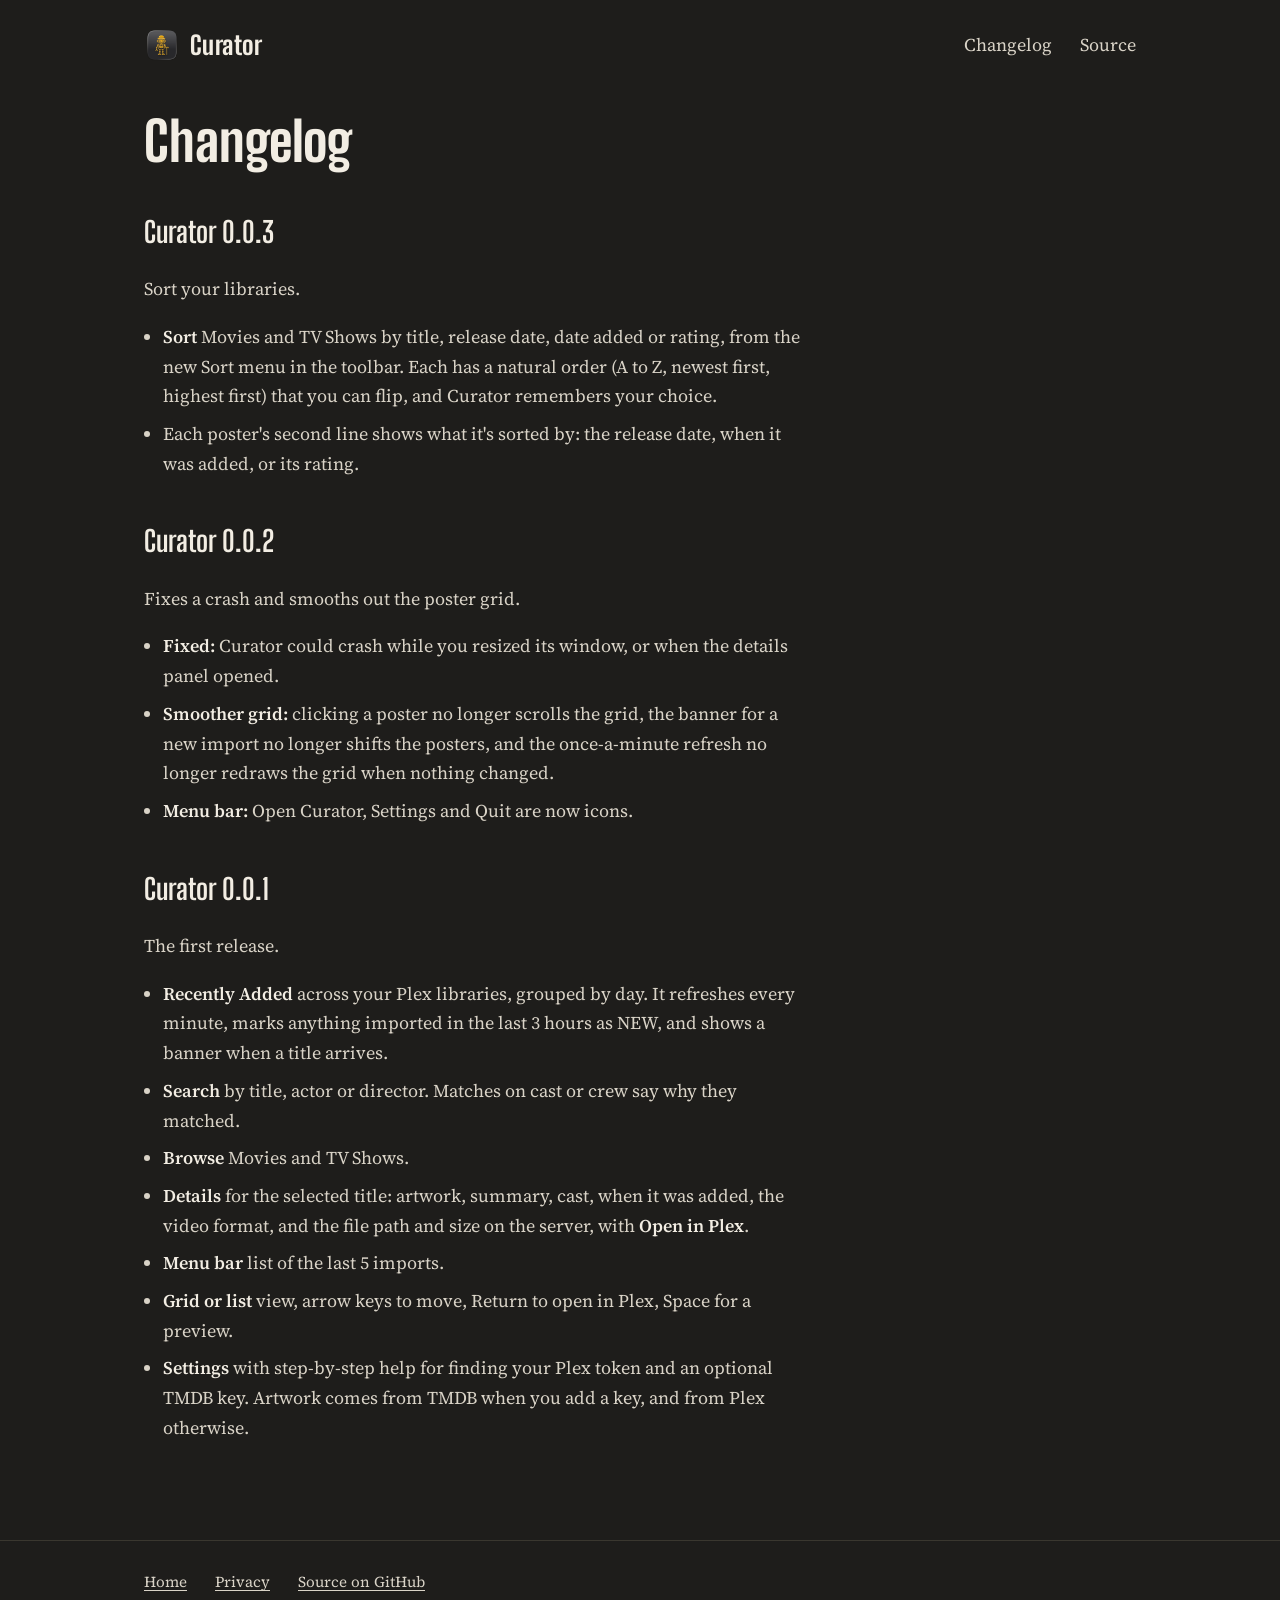
==== website/changelog.html @ 3cc45b81 "Website: publish 0.0.3 (appcast item, changelog, download link) Co-Authored-By: Claude Opus 5.5 (1M " ====
<!doctype html>
<html lang="en">
<head>
    <meta charset="utf-8">
    <meta name="viewport" content="width=device-width, initial-scale=1">
    <title>Changelog — Curator</title>
    <link rel="icon" type="image/png" sizes="32x32" href="assets/favicon-32.png">
    <link rel="preconnect" href="https://fonts.googleapis.com">
    <link rel="preconnect" href="https://fonts.gstatic.com" crossorigin>
    <link rel="stylesheet" href="https://fonts.googleapis.com/css2?family=Big+Shoulders+Display:wght@700;800&family=Source+Serif+4:ital,opsz,wght@0,8..60,400;0,8..60,600;1,8..60,400&display=swap">
    <link rel="stylesheet" href="css/style.css">
</head>
<body>
    <header class="wrap top">
        <a class="brand" href="./"><img src="assets/curator-icon.png" alt="" width="36" height="36">Curator</a>
        <nav>
            <a href="changelog.html">Changelog</a>
            <a href="https://github.com/brennanMKE/Curator">Source</a>
        </nav>
    </header>

    <main class="wrap prose">
        <h1>Changelog</h1>
        <h2 id="v0-0-3">Curator 0.0.3</h2>
        <p>Sort your libraries.</p>
        <ul>
            <li><strong>Sort</strong> Movies and TV Shows by title, release date, date added or rating, from the new Sort menu in the toolbar. Each has a natural order (A to Z, newest first, highest first) that you can flip, and Curator remembers your choice.</li>
            <li>Each poster's second line shows what it's sorted by: the release date, when it was added, or its rating.</li>
        </ul>
        <h2 id="v0-0-2">Curator 0.0.2</h2>
        <p>Fixes a crash and smooths out the poster grid.</p>
        <ul>
            <li><strong>Fixed:</strong> Curator could crash while you resized its window, or when the details panel opened.</li>
            <li><strong>Smoother grid:</strong> clicking a poster no longer scrolls the grid, the banner for a new import no longer shifts the posters, and the once-a-minute refresh no longer redraws the grid when nothing changed.</li>
            <li><strong>Menu bar:</strong> Open Curator, Settings and Quit are now icons.</li>
        </ul>
        <h2 id="v0-0-1">Curator 0.0.1</h2>
        <p>The first release.</p>
        <ul>
            <li><strong>Recently Added</strong> across your Plex libraries, grouped by day. It refreshes every minute, marks anything imported in the last 3 hours as NEW, and shows a banner when a title arrives.</li>
            <li><strong>Search</strong> by title, actor or director. Matches on cast or crew say why they matched.</li>
            <li><strong>Browse</strong> Movies and TV Shows.</li>
            <li><strong>Details</strong> for the selected title: artwork, summary, cast, when it was added, the video format, and the file path and size on the server, with <strong>Open in Plex</strong>.</li>
            <li><strong>Menu bar</strong> list of the last 5 imports.</li>
            <li><strong>Grid or list</strong> view, arrow keys to move, Return to open in Plex, Space for a preview.</li>
            <li><strong>Settings</strong> with step-by-step help for finding your Plex token and an optional TMDB key. Artwork comes from TMDB when you add a key, and from Plex otherwise.</li>
        </ul>
    </main>

    <footer>
        <div class="wrap">
            <a href="./">Home</a>
            <a href="privacy.html">Privacy</a>
            <a href="https://github.com/brennanMKE/Curator">Source on GitHub</a>
        </div>
    </footer>
</body>
</html>
---- website/css/style.css ----
/* Curator — a cinema lobby: a brass-and-bulb marquee, museum wall labels, Plex gold. */

:root {
    --lobby: #1e1d1b;      /* the wall */
    --board: #2a2825;      /* marquee letterboard */
    --brass: #e5a00d;      /* Plex gold */
    --bulb: #ffd37a;       /* lit letters */
    --paper: #f2ede3;      /* wall labels */
    --ink: #26221c;        /* text on paper */
    --wall-text: #d9d3c7;  /* text on the wall */
    --wall-muted: #a39c8f;

    --display: "Big Shoulders Display", "Arial Narrow", sans-serif;
    --serif: "Source Serif 4", Georgia, serif;

    --measure: 36rem;
    --gutter: clamp(1.25rem, 4vw, 3rem);
}

*, *::before, *::after { box-sizing: border-box; }

html { background: var(--lobby); }

body {
    margin: 0;
    color: var(--wall-text);
    background: var(--lobby);
    font-family: var(--serif);
    font-size: 1.125rem;
    line-height: 1.65;
    -webkit-font-smoothing: antialiased;
}

a { color: var(--bulb); text-underline-offset: 0.18em; }
a:hover { color: var(--brass); }
:focus-visible { outline: 3px solid var(--bulb); outline-offset: 3px; border-radius: 2px; }

.wrap { max-width: 68rem; margin: 0 auto; padding: 0 var(--gutter); }

/* --- Top bar --------------------------------------------------------------- */

.top {
    display: flex;
    align-items: center;
    justify-content: space-between;
    padding-block: 1.5rem;
}
.brand {
    display: flex;
    align-items: center;
    gap: 0.6rem;
    font-family: var(--display);
    font-weight: 800;
    font-size: 1.6rem;
    letter-spacing: 0.02em;
    color: var(--paper);
    text-decoration: none;
}
.brand img { width: 36px; height: 36px; }
.top nav a { margin-left: 1.5rem; color: var(--wall-text); text-decoration: none; }
.top nav a:hover { color: var(--bulb); }

/* --- Hero: the marquee ------------------------------------------------------ */

.hero {
    display: grid;
    grid-template-columns: minmax(0, 1fr) auto;
    align-items: end;
    gap: clamp(1.5rem, 4vw, 4rem);
    padding-block: clamp(2rem, 6vw, 5rem) clamp(2.5rem, 6vw, 4.5rem);
}

.marquee {
    position: relative;
    background: var(--board);
    border: 6px solid var(--brass);
    border-radius: 14px;
    padding: clamp(1rem, 3vw, 2rem) clamp(1rem, 3vw, 2.25rem);
    box-shadow: 0 0 0 2px #120f0a inset, 0 30px 80px -30px rgba(229, 160, 13, 0.35);
}
/* the bulbs around the frame */
.marquee::before {
    content: "";
    position: absolute;
    inset: -6px;
    border-radius: 14px;
    background:
        radial-gradient(circle, var(--bulb) 0 3px, transparent 3.5px) 0 0 / 28px 28px repeat-x,
        radial-gradient(circle, var(--bulb) 0 3px, transparent 3.5px) 0 100% / 28px 28px repeat-x;
    background-position: 14px -11px, 14px calc(100% + 11px);
    pointer-events: none;
}

.board-row {
    display: flex;
    flex-wrap: nowrap;
    gap: 0.07em;
    font-family: var(--display);
    font-weight: 800;
    line-height: 1;
    margin: 0.35em 0;
}
.board-row .tile {
    display: inline-grid;
    place-items: center;
    min-width: 0.78em;
    padding: 0.08em 0.06em 0.02em;
    background: #f7f1e3;
    color: #1b1813;
    border-radius: 0.06em;
    box-shadow: 0 0.04em 0 #b8ae98;
    transform-origin: 50% 0;
}
.board-row .tile.space { min-width: 0.3em; background: none; box-shadow: none; }
.board-row--small { font-size: clamp(1rem, 2.2vw, 1.5rem); }
.board-row--big   { font-size: clamp(1.9rem, 6.4vw, 4.8rem); }
.board-row--small .tile { background: var(--brass); color: #1b1813; box-shadow: 0 0.04em 0 #9c6c06; }

@media (prefers-reduced-motion: no-preference) {
    .board-row .tile {
        animation: flip 520ms cubic-bezier(.2, .8, .3, 1) both;
        animation-delay: calc(var(--i) * 45ms + 150ms);
    }
    @keyframes flip {
        from { transform: rotateX(-95deg); opacity: 0; }
        to   { transform: none; opacity: 1; }
    }
}

.hero-robot { width: clamp(120px, 16vw, 210px); height: auto; margin-bottom: -0.5rem; }

.lede { grid-column: 1 / -1; max-width: var(--measure); }
.lede h1 {
    font-family: var(--display);
    font-weight: 800;
    font-size: clamp(2.4rem, 6vw, 4rem);
    line-height: 0.98;
    letter-spacing: 0.01em;
    color: var(--paper);
    margin: 0 0 1rem;
}
.lede p { margin: 0 0 1.75rem; }

.download {
    display: inline-block;
    font-family: var(--display);
    font-weight: 700;
    font-size: 1.45rem;
    letter-spacing: 0.02em;
    padding: 0.55rem 1.4rem 0.45rem;
    background: var(--brass);
    color: #1b1813;
    border-radius: 8px;
    text-decoration: none;
}
.download:hover { background: var(--bulb); color: #1b1813; }
.fineprint { display: block; margin-top: 0.75rem; font-size: 0.95rem; color: var(--wall-muted); }

/* --- Wall labels ------------------------------------------------------------ */

.gallery { padding-block: 2rem 4rem; }
.gallery > h2, .setup > h2 {
    font-family: var(--display);
    font-weight: 700;
    font-size: 2rem;
    color: var(--paper);
    margin: 0 0 1.5rem;
}

.labels {
    display: grid;
    grid-template-columns: repeat(auto-fit, minmax(min(100%, 22rem), 1fr));
    gap: clamp(1.25rem, 3vw, 2.25rem);
    list-style: none;
    margin: 0;
    padding: 0;
}
.label {
    background: var(--paper);
    color: var(--ink);
    padding: 1.4rem 1.5rem 1.5rem;
    border-radius: 2px;
    box-shadow: 0 1px 0 rgba(255, 255, 255, 0.4) inset, 0 12px 24px -16px #000;
}
.label h3 { margin: 0; font-size: 1.3rem; font-weight: 600; line-height: 1.25; }
.label .medium { margin: 0.2rem 0 0.9rem; font-style: italic; color: #6d6456; font-size: 0.98rem; }
.label p { margin: 0; font-size: 1.02rem; line-height: 1.55; }

/* --- Setup (a real sequence) --------------------------------------------------- */

.setup { padding-block: 1rem 5rem; max-width: 44rem; }
.setup ol { margin: 0; padding-left: 1.4rem; }
.setup li { margin-bottom: 0.9rem; padding-left: 0.3rem; }
.setup li::marker { font-family: var(--display); font-weight: 800; color: var(--brass); font-size: 1.3rem; }
.setup .aside { color: var(--wall-muted); font-size: 1rem; }

/* --- Prose pages (changelog, privacy) ------------------------------------------ */

.prose { padding-block: 1rem 5rem; }
.prose > * { max-width: 42rem; }
.prose h1 {
    font-family: var(--display);
    font-weight: 800;
    font-size: clamp(2.4rem, 6vw, 3.4rem);
    color: var(--paper);
    margin: 0.5rem 0 1.5rem;
    line-height: 1;
}
.prose h2 { font-family: var(--display); font-weight: 700; font-size: 1.8rem; color: var(--paper); margin: 2.5rem 0 0.25rem; }
.prose .date { color: var(--wall-muted); margin: 0 0 1rem; font-style: italic; }
.prose ul { padding-left: 1.2rem; }
.prose li { margin-bottom: 0.5rem; }
.prose strong { color: var(--paper); font-weight: 600; }

/* --- Footer -------------------------------------------------------------------- */

footer {
    border-top: 1px solid #3a372f;
    padding-block: 1.75rem 2.5rem;
    color: var(--wall-muted);
    font-size: 0.95rem;
}
footer .wrap { display: flex; flex-wrap: wrap; gap: 0.5rem 1.75rem; }
footer a { color: var(--wall-text); }

@media (max-width: 640px) {
    .hero { grid-template-columns: 1fr; }
    .hero-robot { justify-self: end; margin-top: -1rem; width: 110px; }
    .top nav a { margin-left: 1rem; }
}
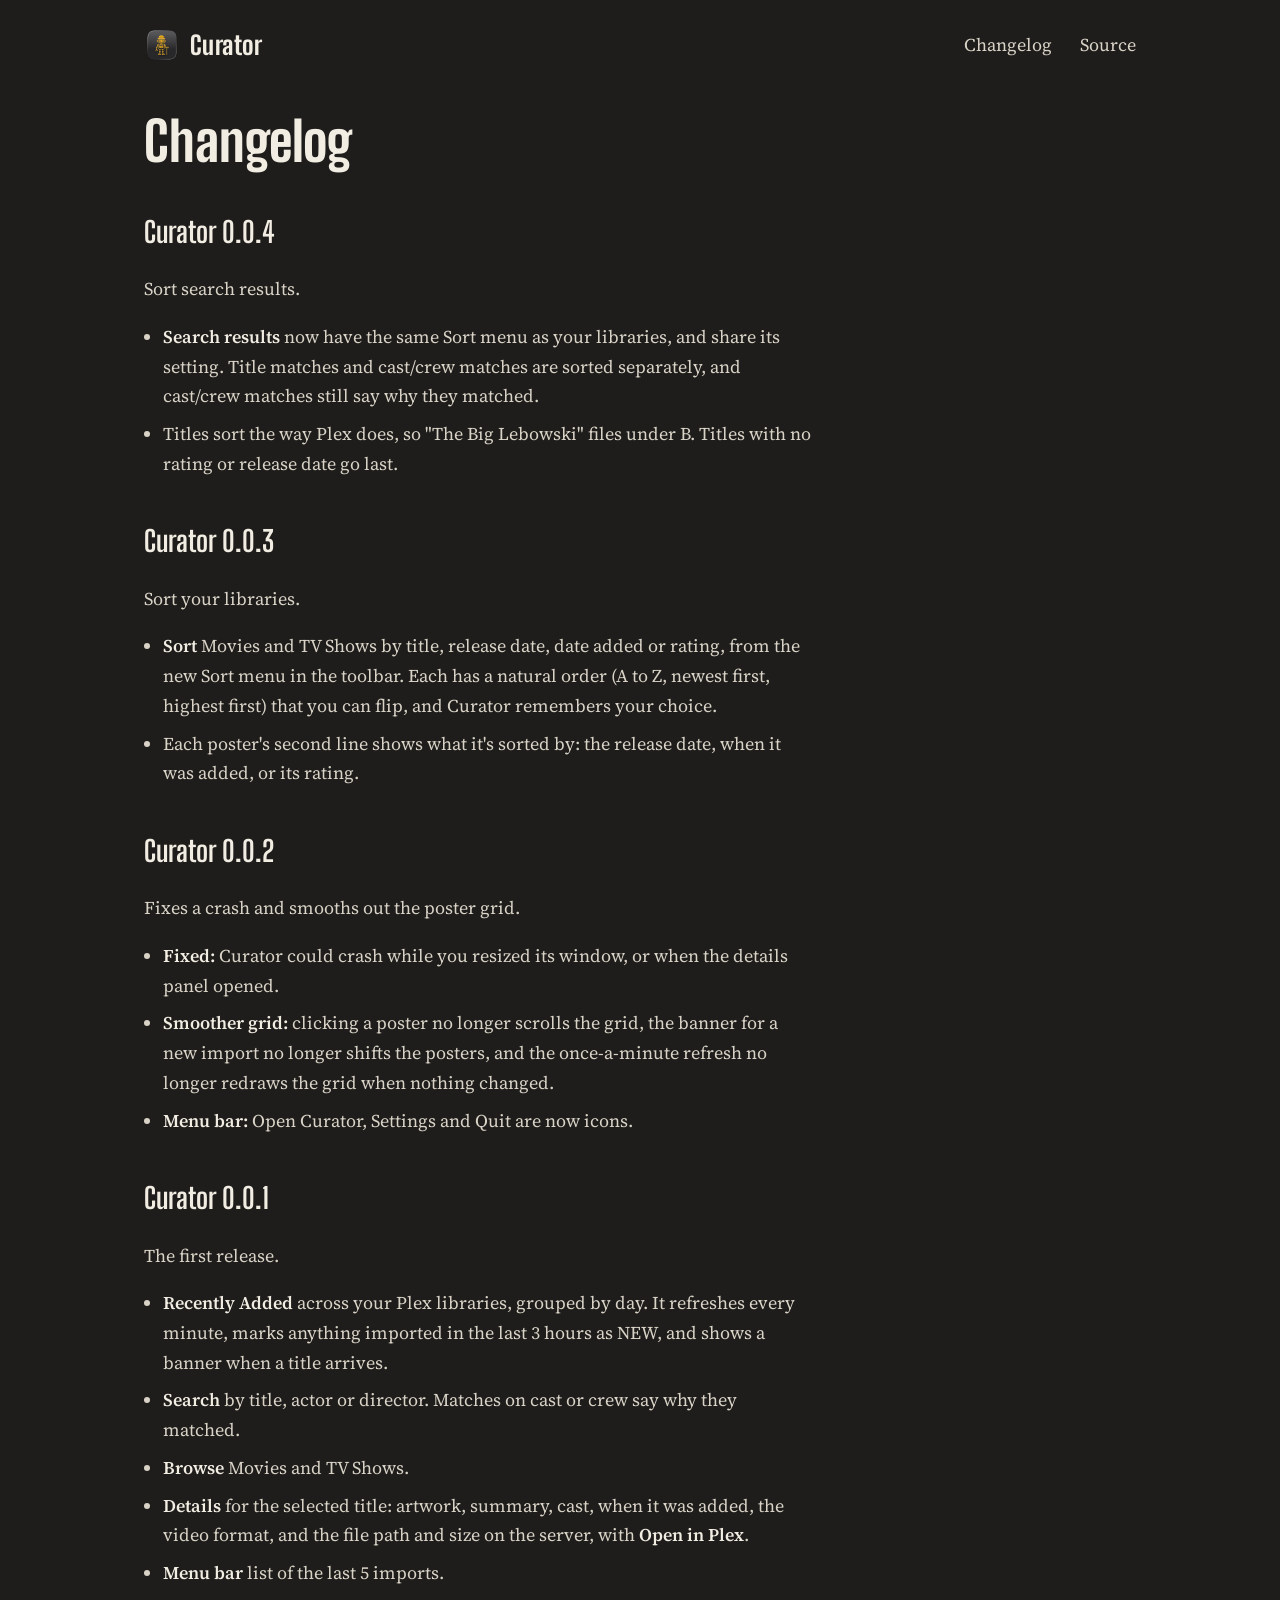
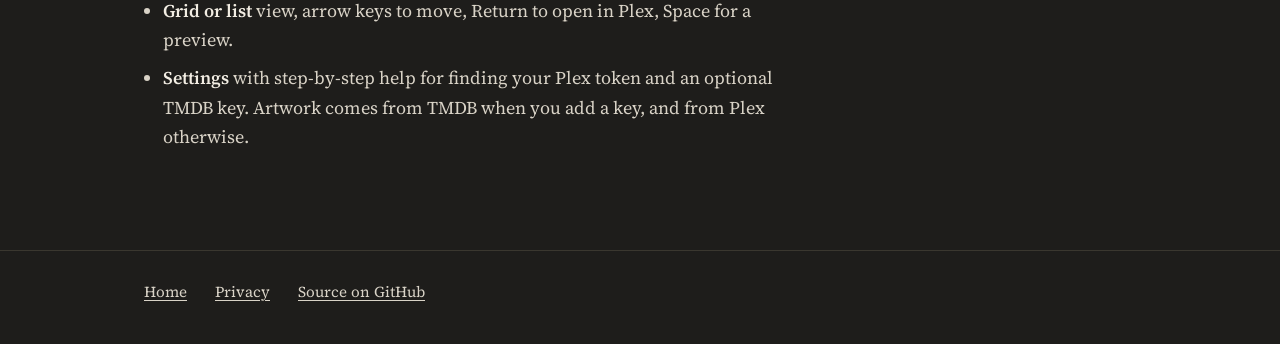
==== commit edc71f75: "Website: publish 0.0.4 (appcast item, changelog, download link) Co-Authored-By: Claude Opus 5.5 (1M " ====
--- a/website/changelog.html
+++ b/website/changelog.html
@@ -21,6 +21,12 @@
 
     <main class="wrap prose">
         <h1>Changelog</h1>
+        <h2 id="v0-0-4">Curator 0.0.4</h2>
+        <p>Sort search results.</p>
+        <ul>
+            <li><strong>Search results</strong> now have the same Sort menu as your libraries, and share its setting. Title matches and cast/crew matches are sorted separately, and cast/crew matches still say why they matched.</li>
+            <li>Titles sort the way Plex does, so "The Big Lebowski" files under B. Titles with no rating or release date go last.</li>
+        </ul>
         <h2 id="v0-0-3">Curator 0.0.3</h2>
         <p>Sort your libraries.</p>
         <ul>
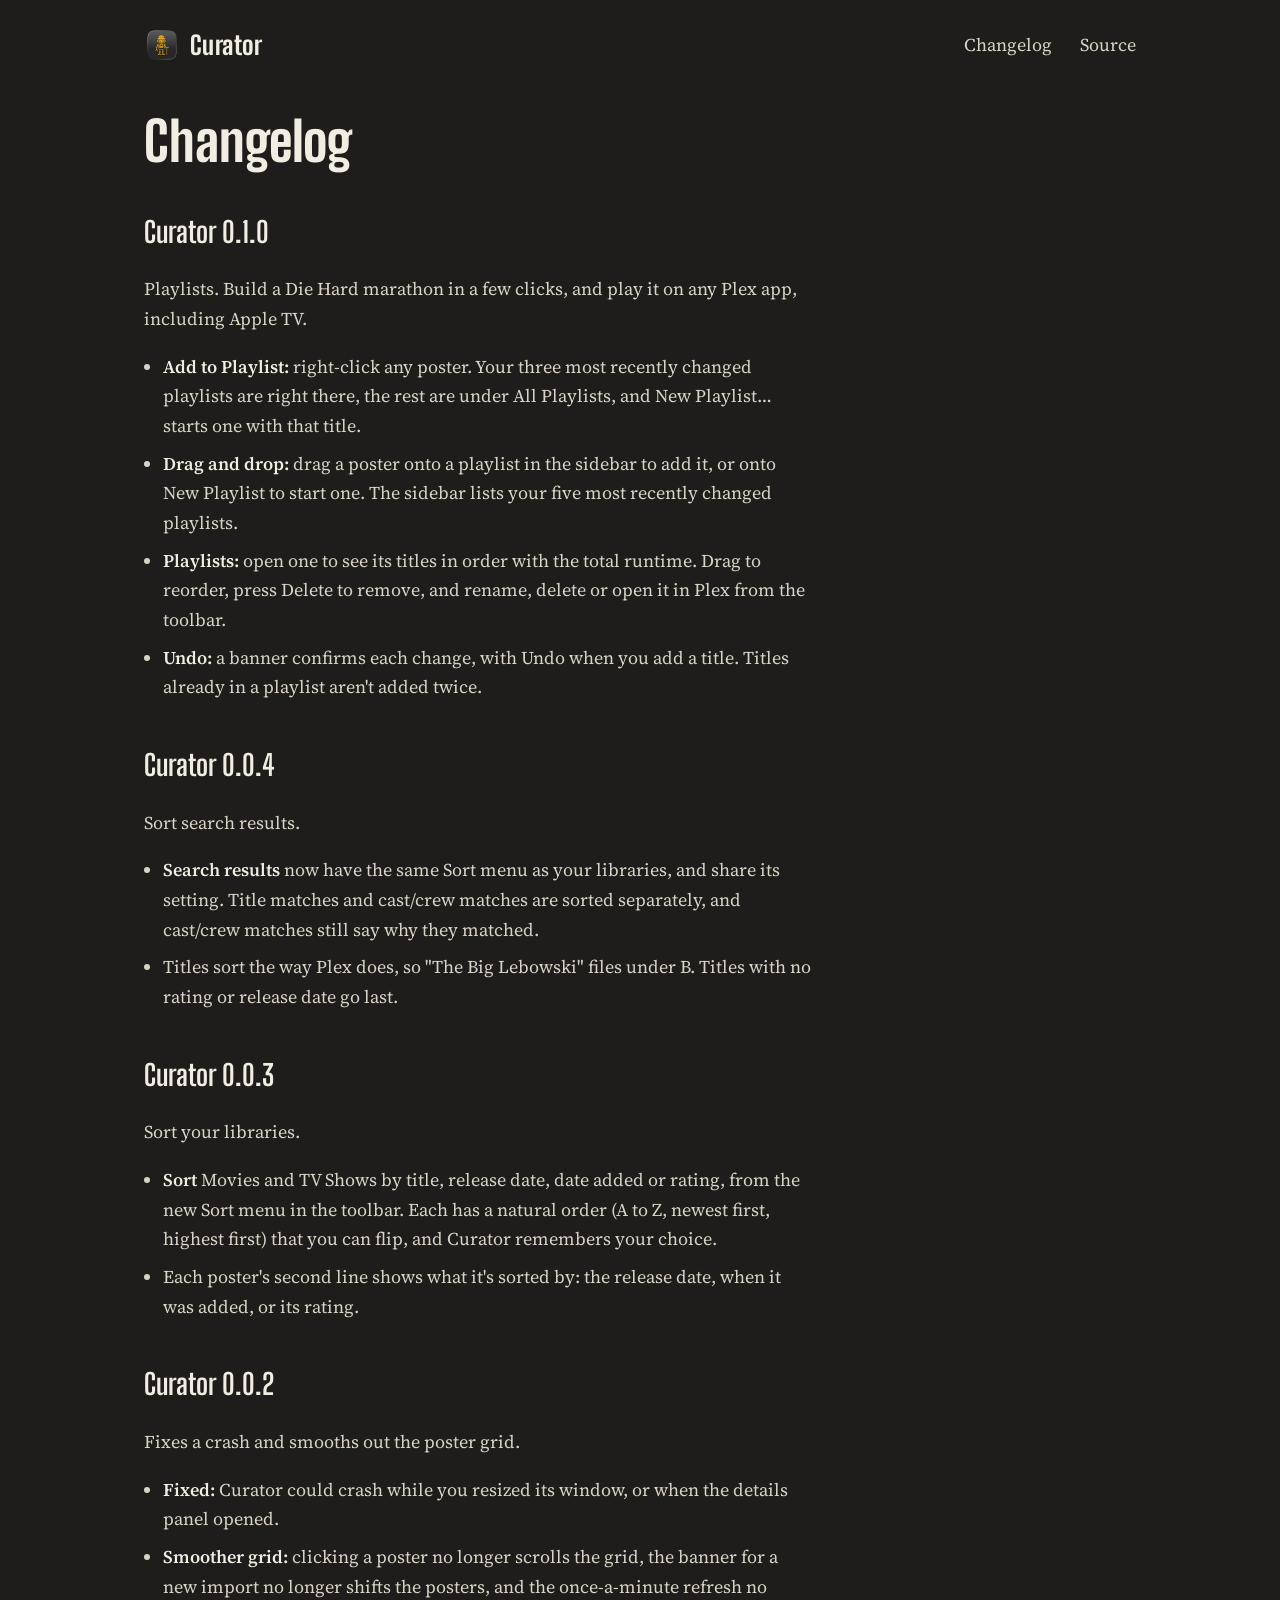
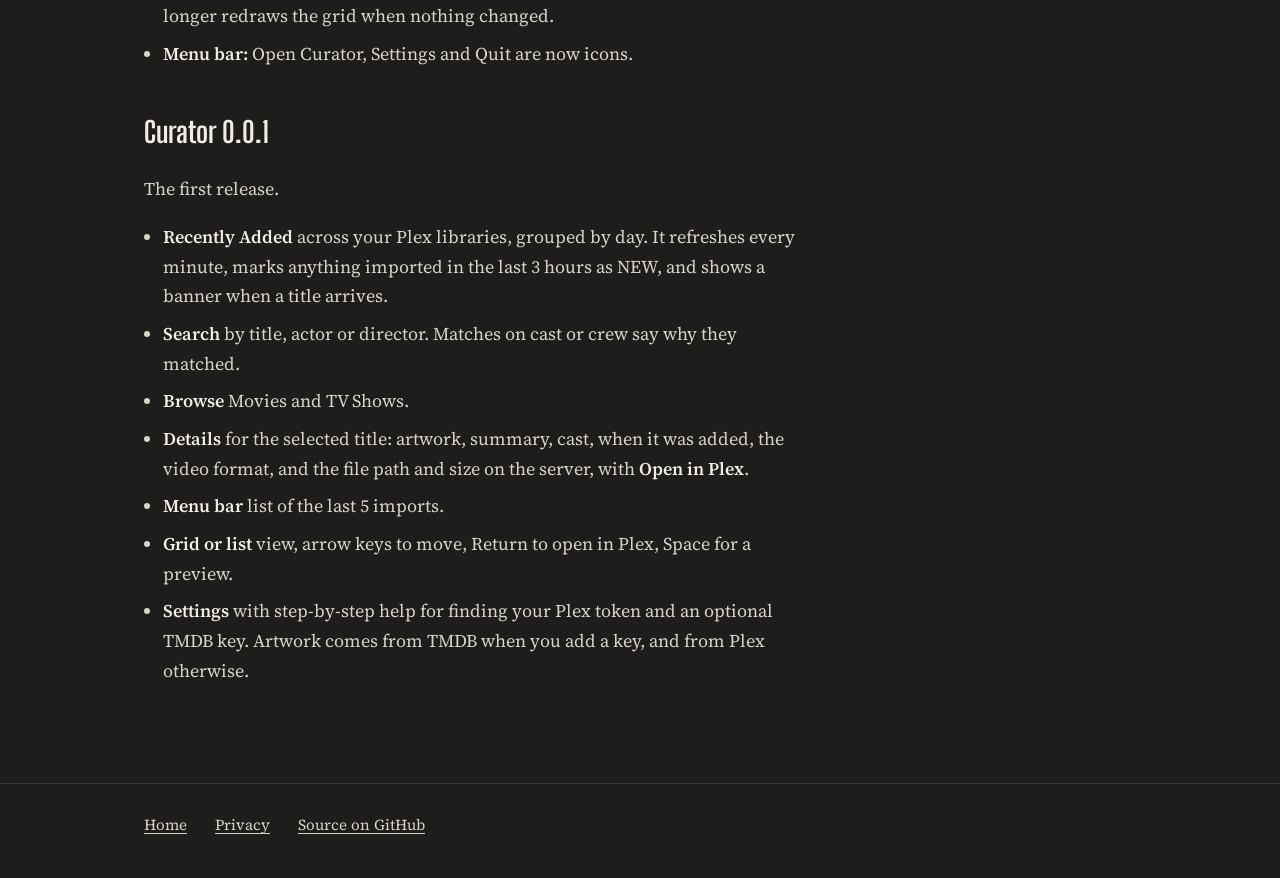
==== commit 261defa7: "Website: publish 0.1.0 (appcast item, changelog, download link) Co-Authored-By: Claude Opus 5.5 (1M " ====
--- a/website/changelog.html
+++ b/website/changelog.html
@@ -21,6 +21,14 @@
 
     <main class="wrap prose">
         <h1>Changelog</h1>
+        <h2 id="v0-1-0">Curator 0.1.0</h2>
+        <p>Playlists. Build a Die Hard marathon in a few clicks, and play it on any Plex app, including Apple TV.</p>
+        <ul>
+            <li><strong>Add to Playlist:</strong> right-click any poster. Your three most recently changed playlists are right there, the rest are under All Playlists, and New Playlist… starts one with that title.</li>
+            <li><strong>Drag and drop:</strong> drag a poster onto a playlist in the sidebar to add it, or onto New Playlist to start one. The sidebar lists your five most recently changed playlists.</li>
+            <li><strong>Playlists:</strong> open one to see its titles in order with the total runtime. Drag to reorder, press Delete to remove, and rename, delete or open it in Plex from the toolbar.</li>
+            <li><strong>Undo:</strong> a banner confirms each change, with Undo when you add a title. Titles already in a playlist aren't added twice.</li>
+        </ul>
         <h2 id="v0-0-4">Curator 0.0.4</h2>
         <p>Sort search results.</p>
         <ul>
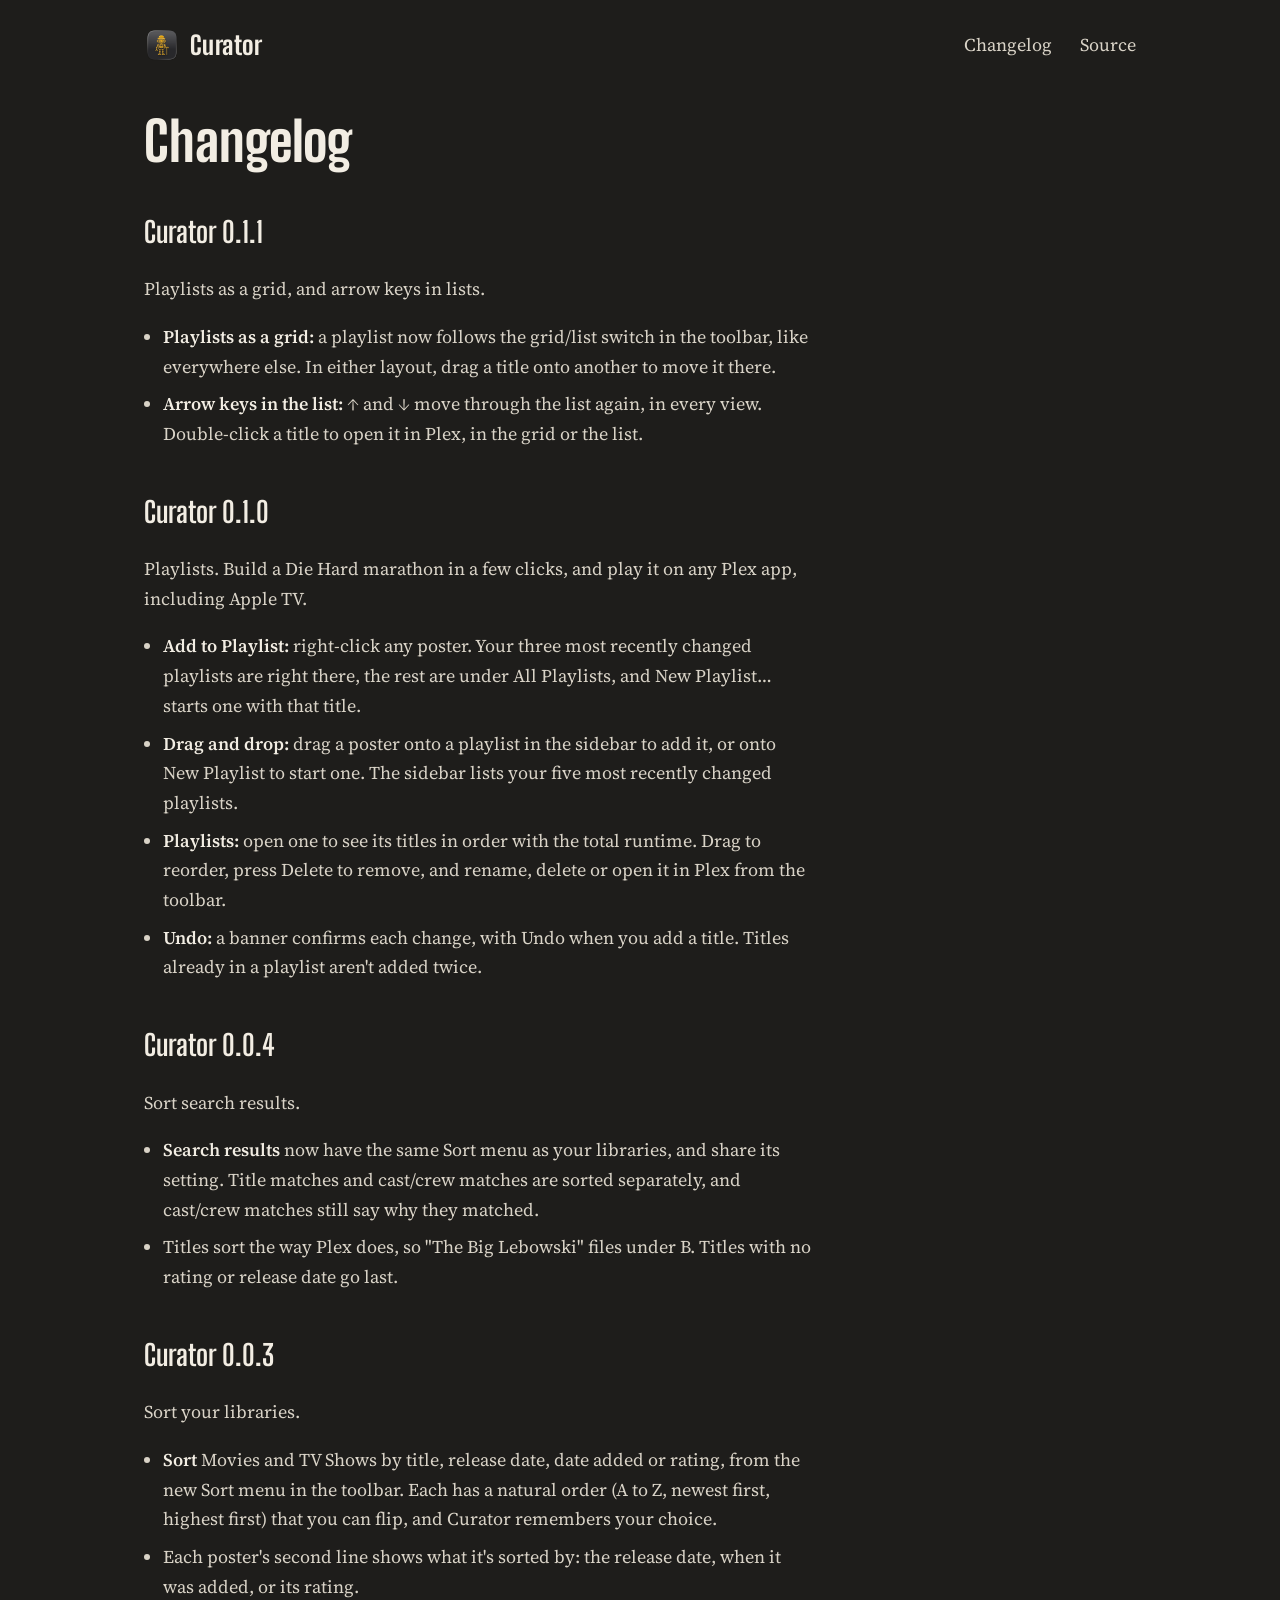
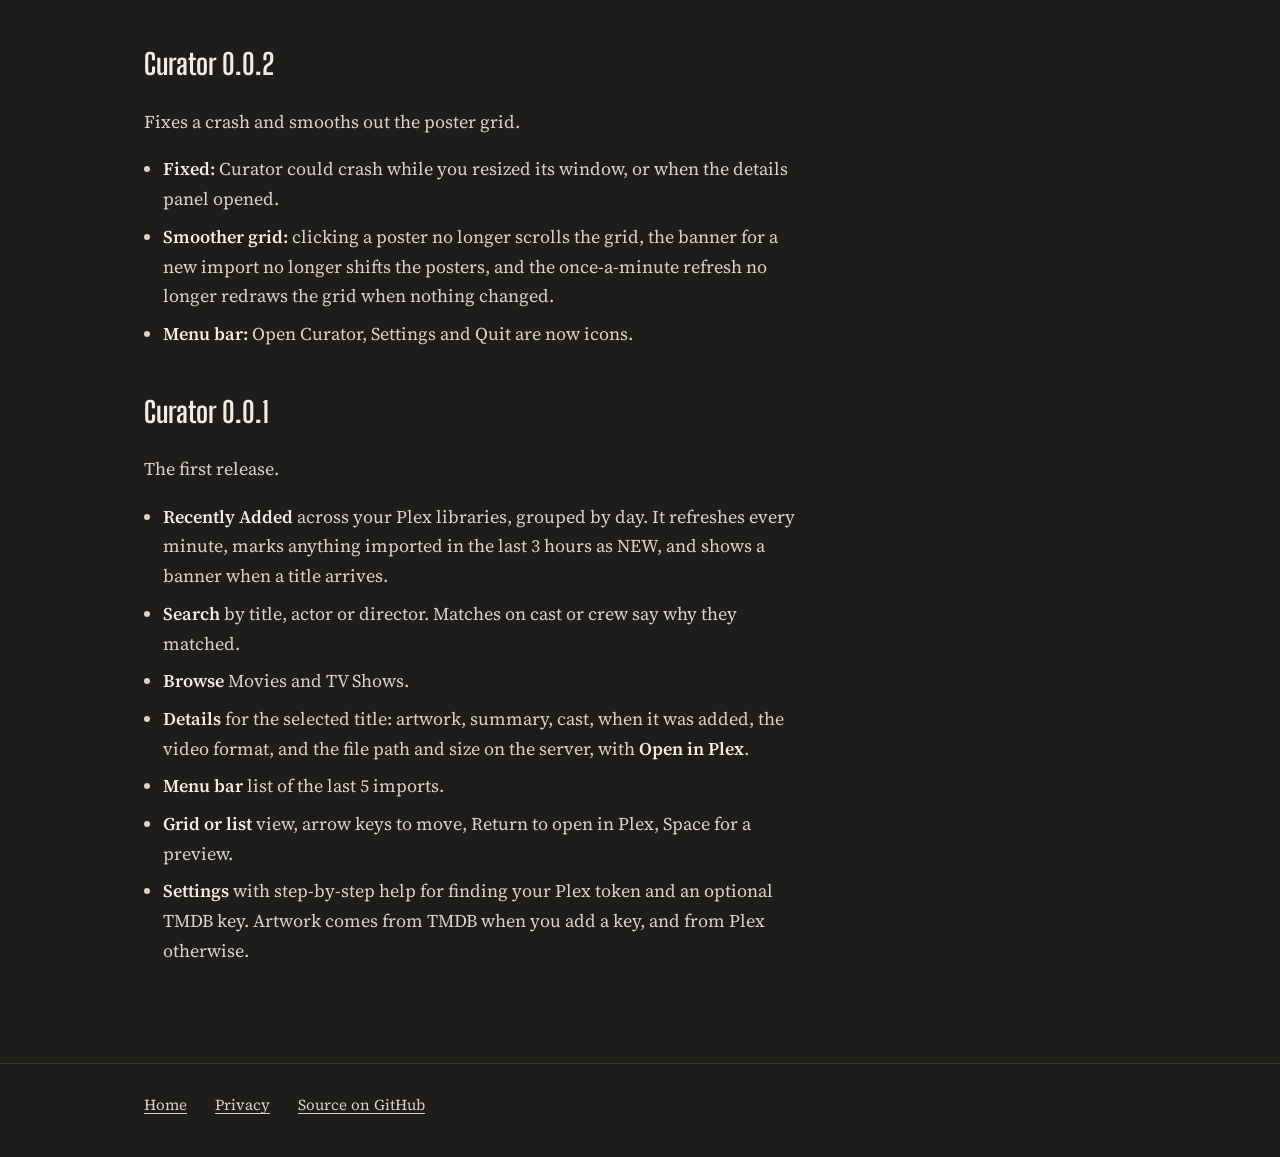
==== commit f4817c83: "Website: publish 0.1.1 (appcast item, changelog, download link) Co-Authored-By: Claude Opus 5.5 (1M " ====
--- a/website/changelog.html
+++ b/website/changelog.html
@@ -4,7 +4,13 @@
     <meta charset="utf-8">
     <meta name="viewport" content="width=device-width, initial-scale=1">
     <title>Changelog — Curator</title>
+    <link rel="icon" href="favicon.ico" sizes="48x48">
+    <link rel="icon" href="favicon.svg" type="image/svg+xml">
     <link rel="icon" type="image/png" sizes="32x32" href="assets/favicon-32.png">
+    <link rel="icon" type="image/png" sizes="16x16" href="assets/favicon-16.png">
+    <link rel="apple-touch-icon" sizes="180x180" href="assets/apple-touch-icon.png">
+    <link rel="manifest" href="site.webmanifest">
+    <meta name="theme-color" content="#1e1d1b">
     <link rel="preconnect" href="https://fonts.googleapis.com">
     <link rel="preconnect" href="https://fonts.gstatic.com" crossorigin>
     <link rel="stylesheet" href="https://fonts.googleapis.com/css2?family=Big+Shoulders+Display:wght@700;800&family=Source+Serif+4:ital,opsz,wght@0,8..60,400;0,8..60,600;1,8..60,400&display=swap">
@@ -21,6 +27,12 @@
 
     <main class="wrap prose">
         <h1>Changelog</h1>
+        <h2 id="v0-1-1">Curator 0.1.1</h2>
+        <p>Playlists as a grid, and arrow keys in lists.</p>
+        <ul>
+            <li><strong>Playlists as a grid:</strong> a playlist now follows the grid/list switch in the toolbar, like everywhere else. In either layout, drag a title onto another to move it there.</li>
+            <li><strong>Arrow keys in the list:</strong> ↑ and ↓ move through the list again, in every view. Double-click a title to open it in Plex, in the grid or the list.</li>
+        </ul>
         <h2 id="v0-1-0">Curator 0.1.0</h2>
         <p>Playlists. Build a Die Hard marathon in a few clicks, and play it on any Plex app, including Apple TV.</p>
         <ul>
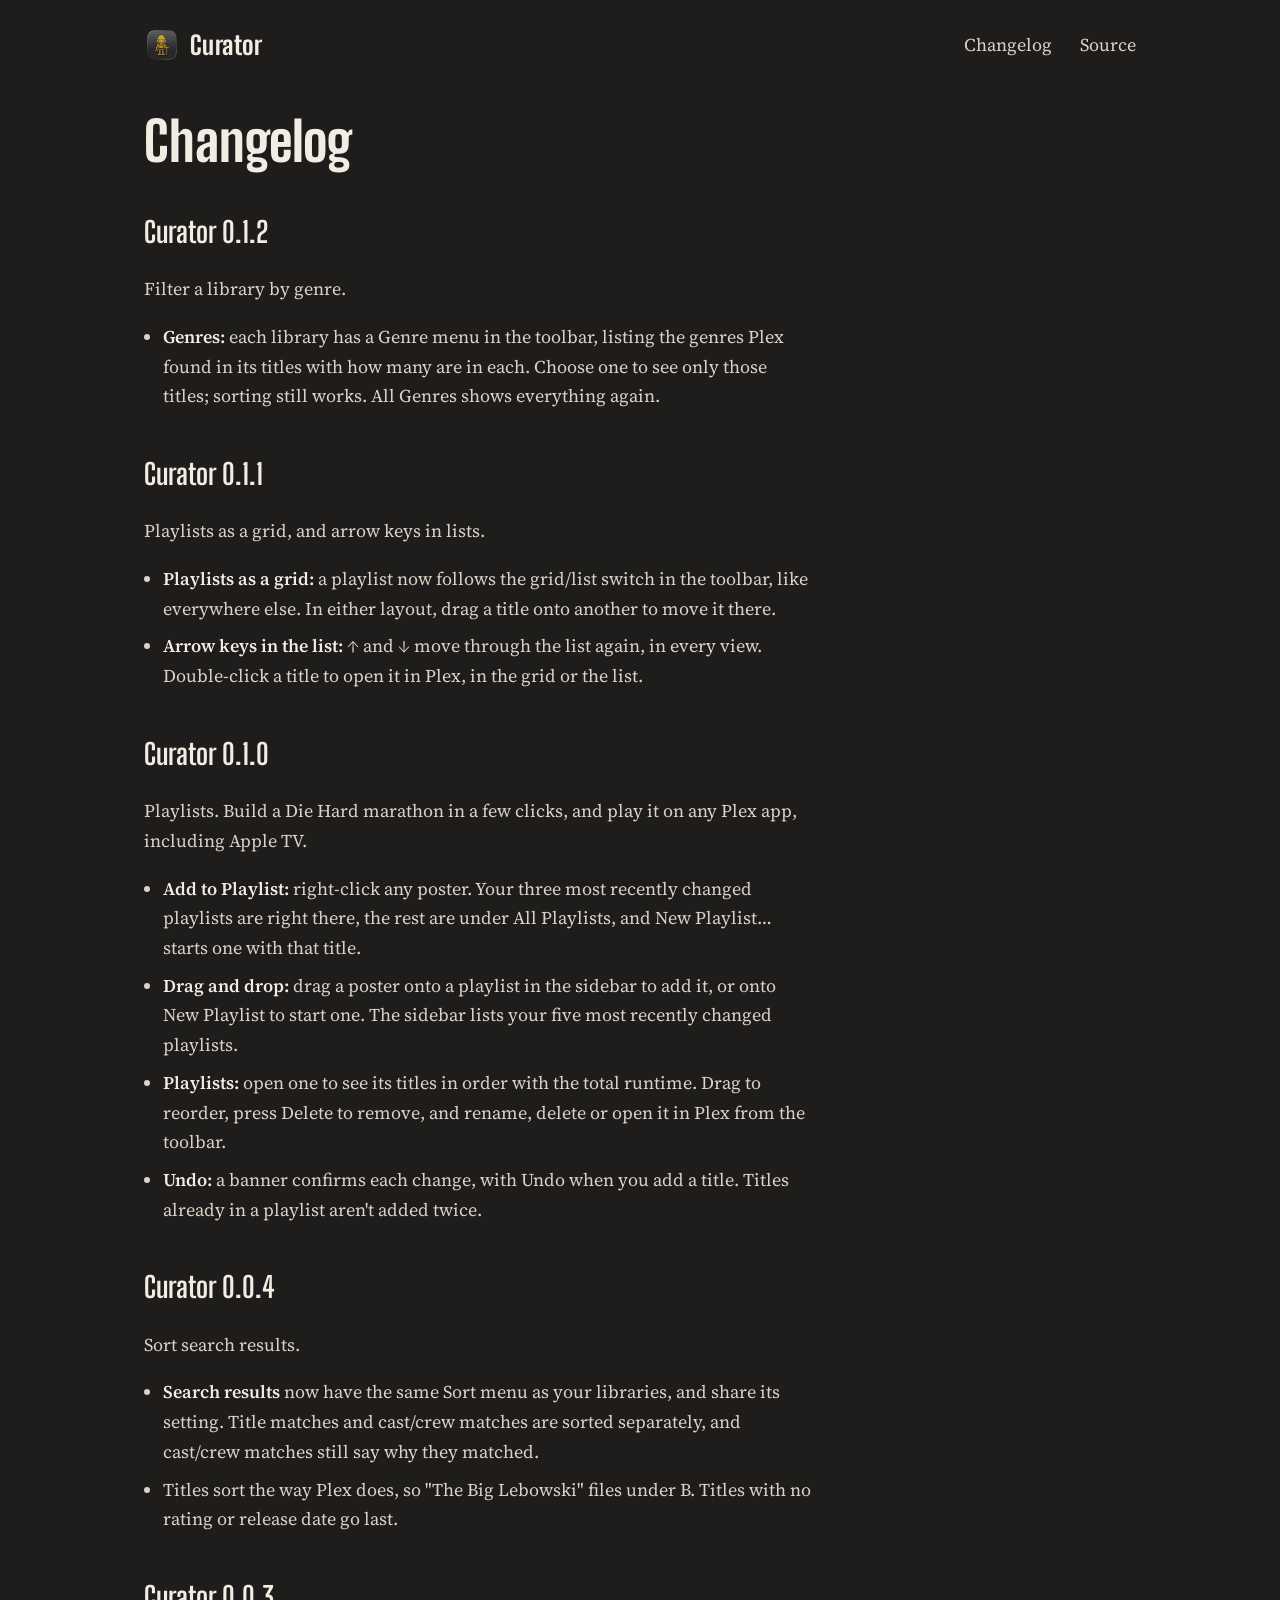
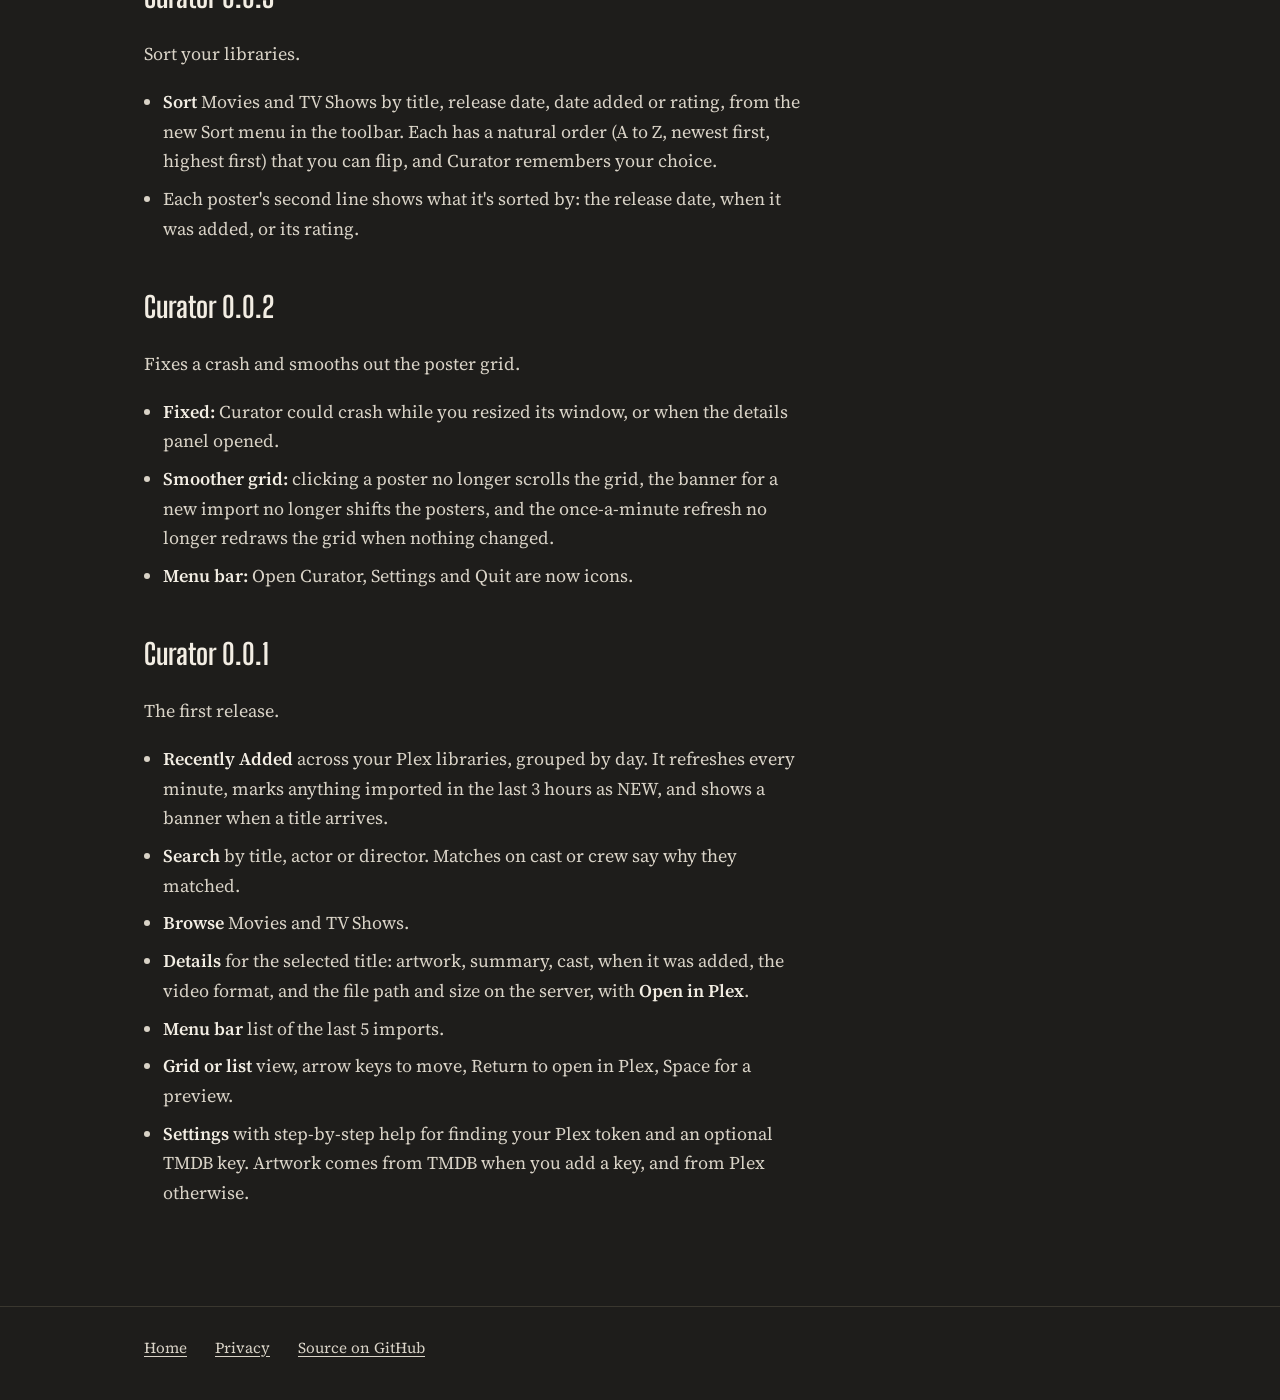
==== commit 41840c6a: "Website: publish 0.1.2 (appcast item, changelog, download link) Co-Authored-By: Claude Opus 5.5 (1M " ====
--- a/website/changelog.html
+++ b/website/changelog.html
@@ -27,6 +27,11 @@
 
     <main class="wrap prose">
         <h1>Changelog</h1>
+        <h2 id="v0-1-2">Curator 0.1.2</h2>
+        <p>Filter a library by genre.</p>
+        <ul>
+            <li><strong>Genres:</strong> each library has a Genre menu in the toolbar, listing the genres Plex found in its titles with how many are in each. Choose one to see only those titles; sorting still works. All Genres shows everything again.</li>
+        </ul>
         <h2 id="v0-1-1">Curator 0.1.1</h2>
         <p>Playlists as a grid, and arrow keys in lists.</p>
         <ul>
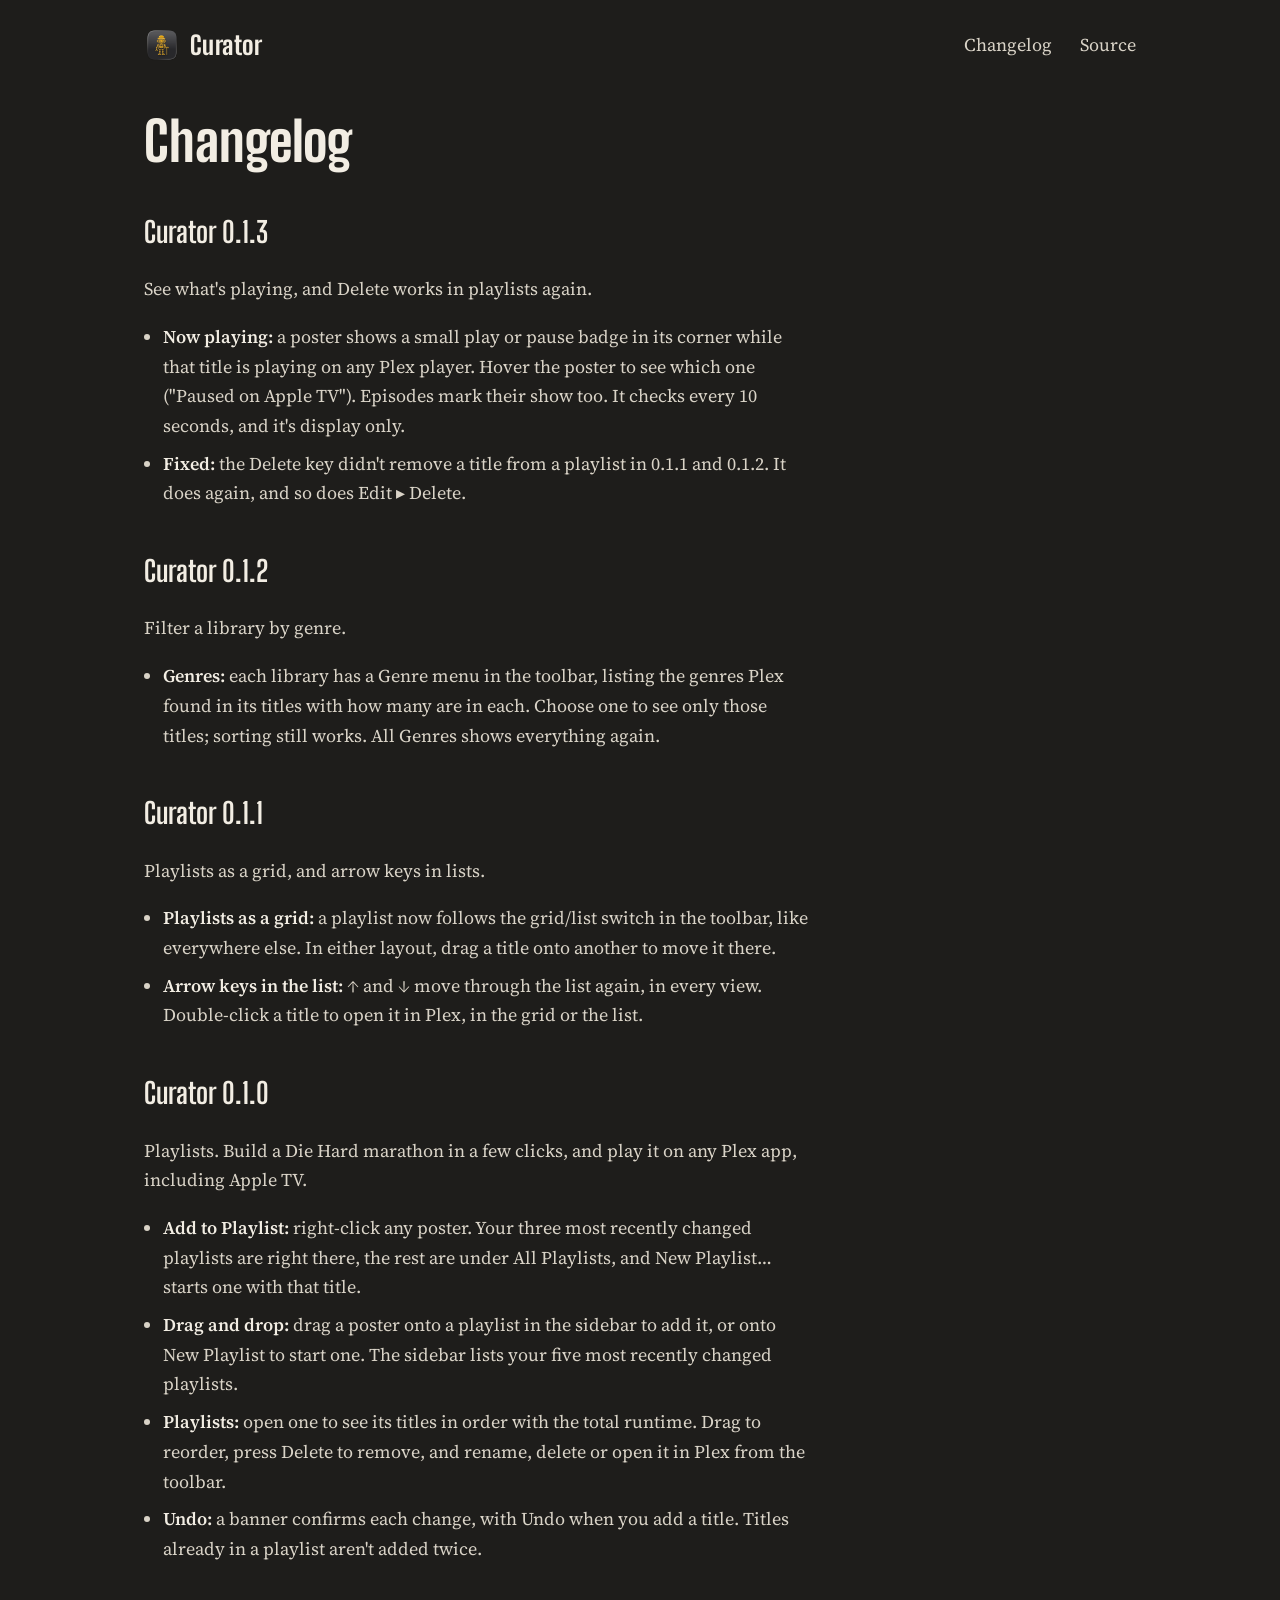
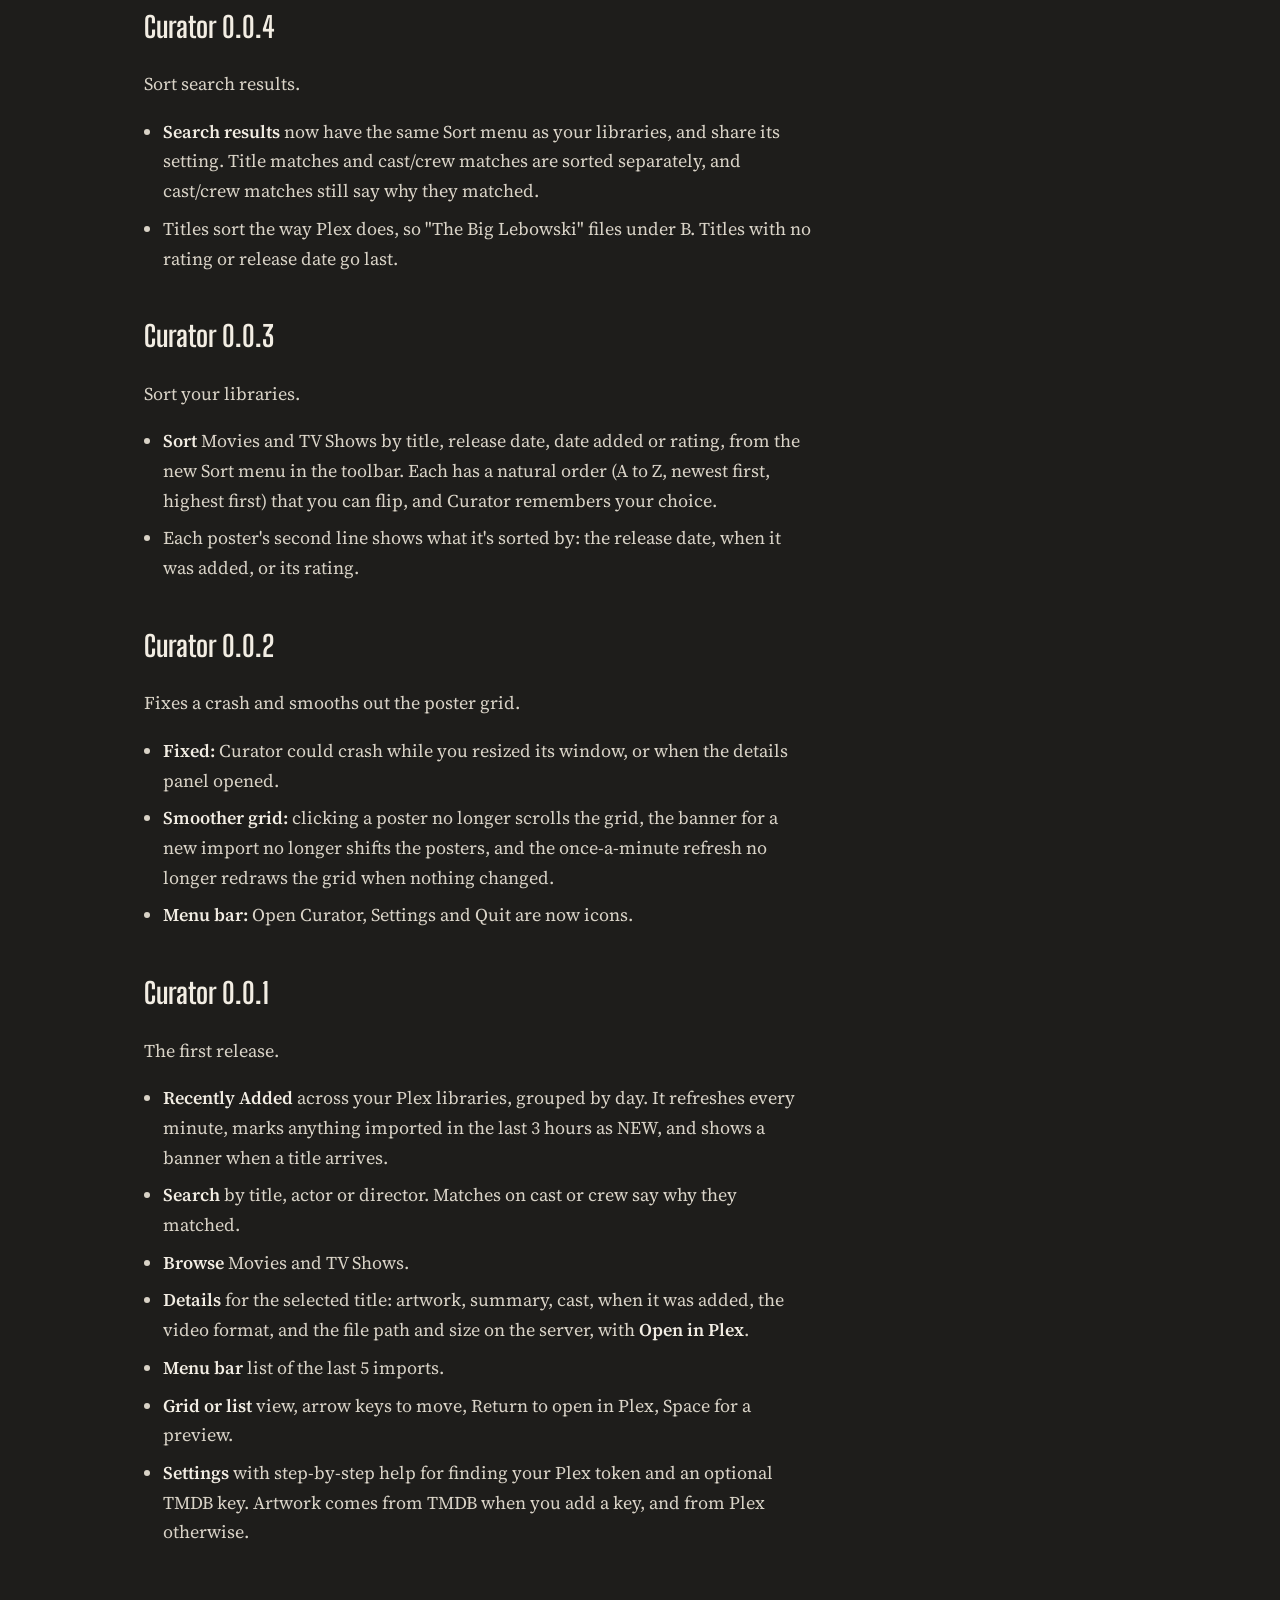
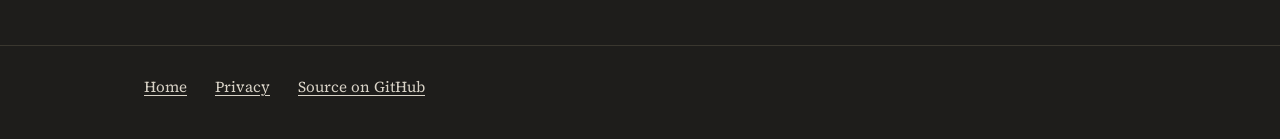
==== commit 9396a6c6: "Website: publish 0.1.3 (appcast item, changelog, download link) Co-Authored-By: Claude Opus 5.5 (1M " ====
--- a/website/changelog.html
+++ b/website/changelog.html
@@ -27,6 +27,12 @@
 
     <main class="wrap prose">
         <h1>Changelog</h1>
+        <h2 id="v0-1-3">Curator 0.1.3</h2>
+        <p>See what's playing, and Delete works in playlists again.</p>
+        <ul>
+            <li><strong>Now playing:</strong> a poster shows a small play or pause badge in its corner while that title is playing on any Plex player. Hover the poster to see which one ("Paused on Apple TV"). Episodes mark their show too. It checks every 10 seconds, and it's display only.</li>
+            <li><strong>Fixed:</strong> the Delete key didn't remove a title from a playlist in 0.1.1 and 0.1.2. It does again, and so does Edit ▸ Delete.</li>
+        </ul>
         <h2 id="v0-1-2">Curator 0.1.2</h2>
         <p>Filter a library by genre.</p>
         <ul>
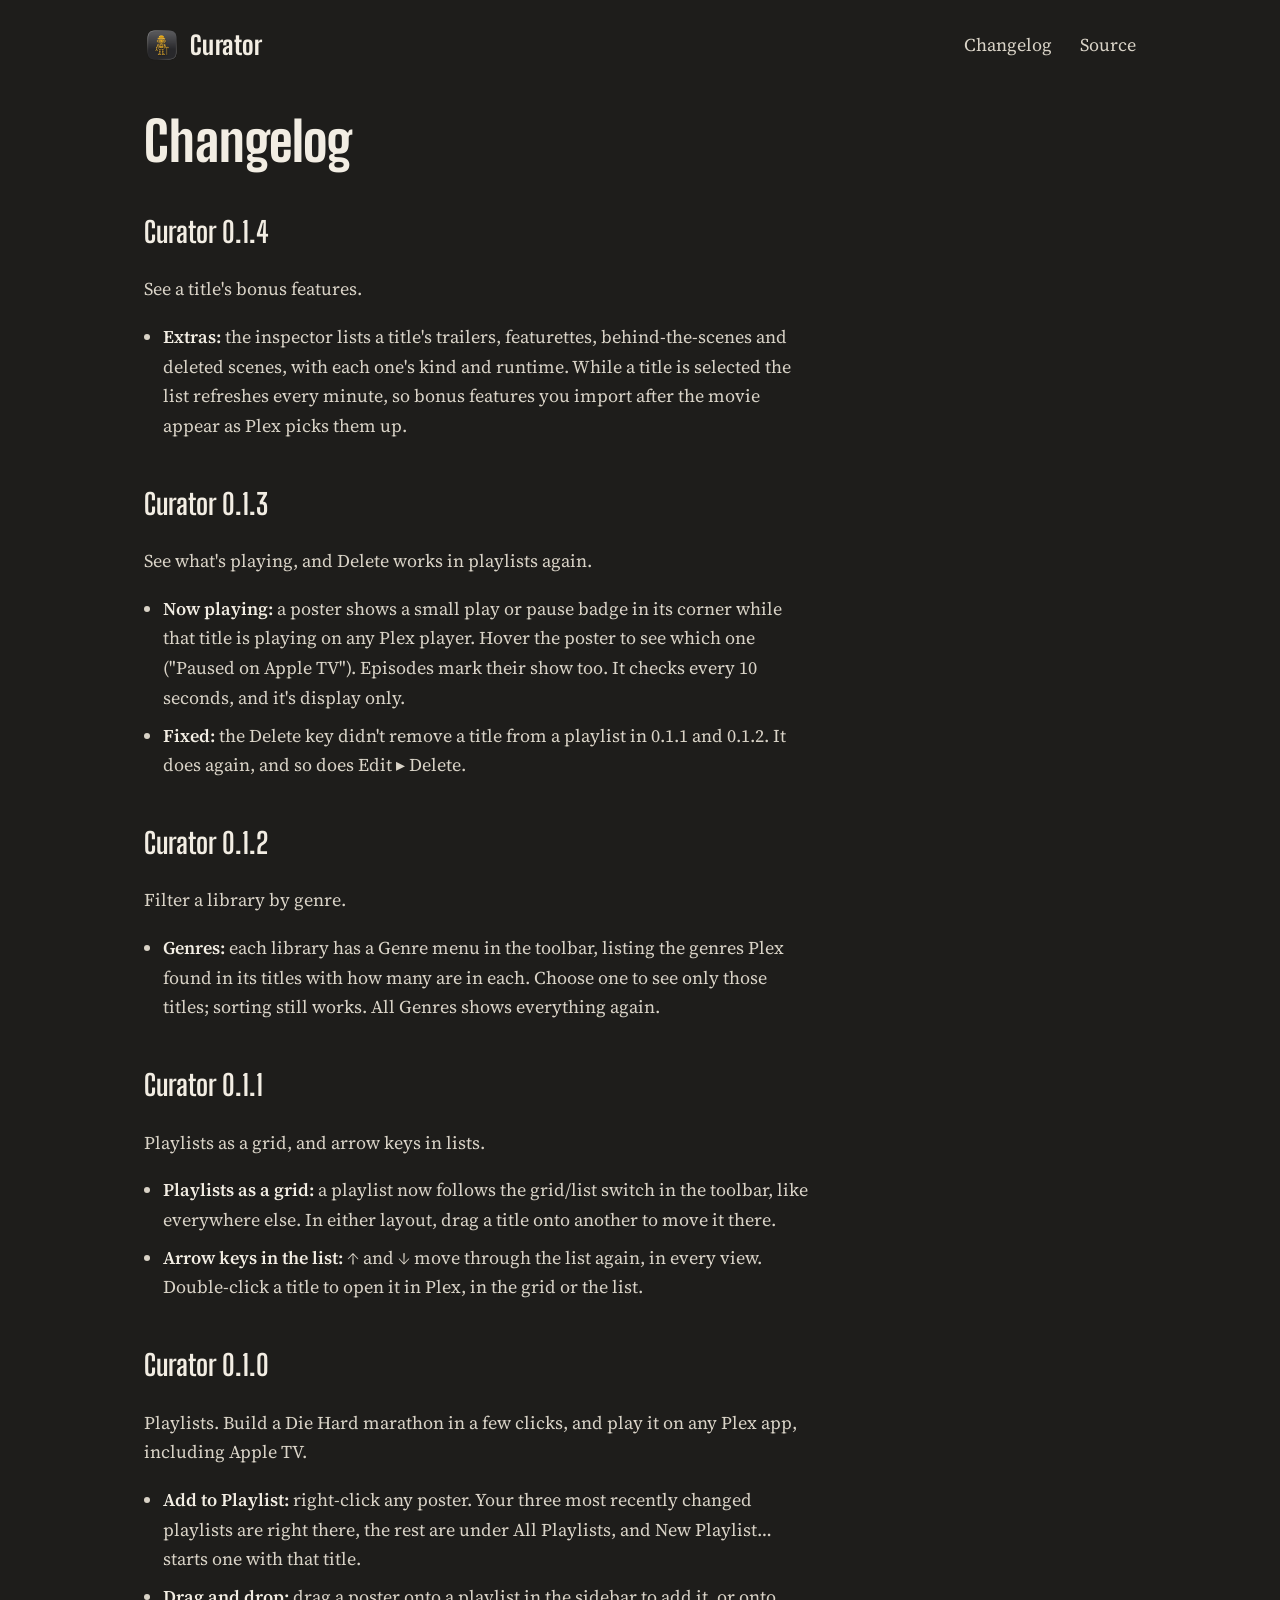
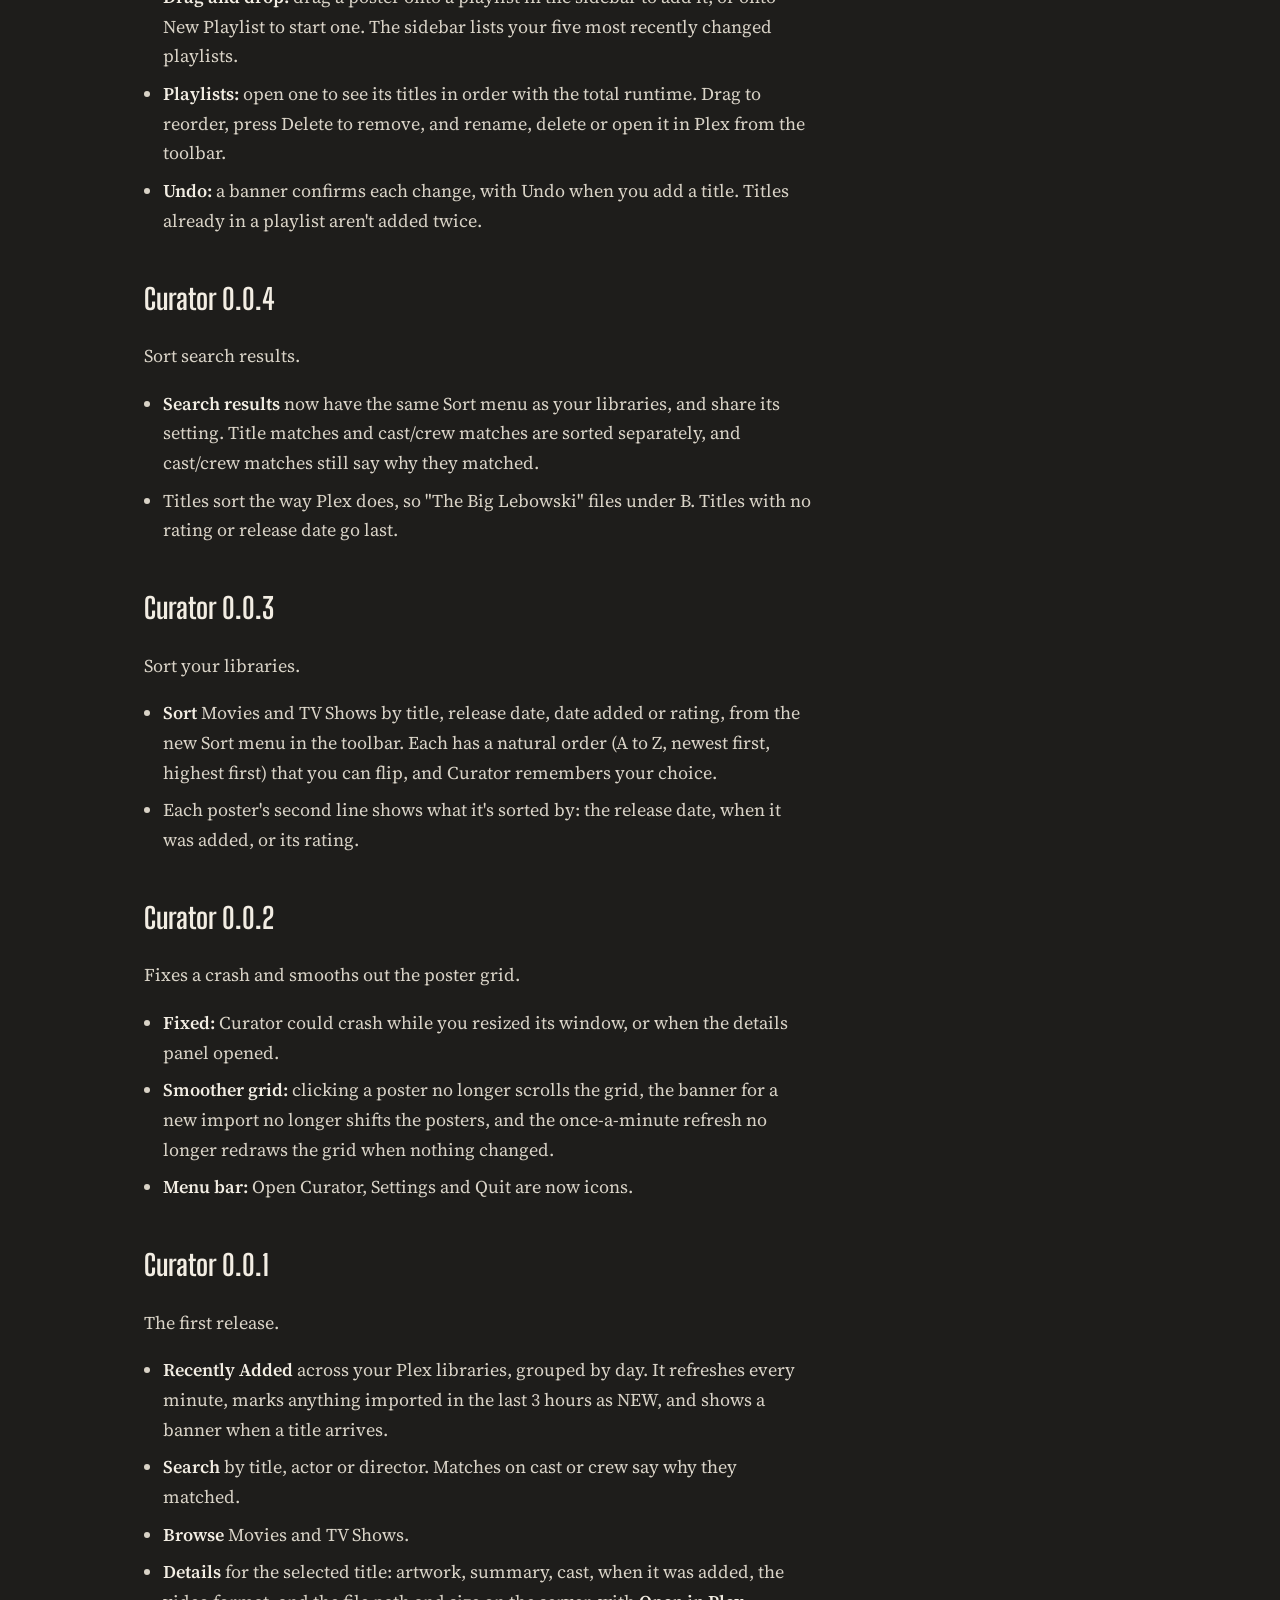
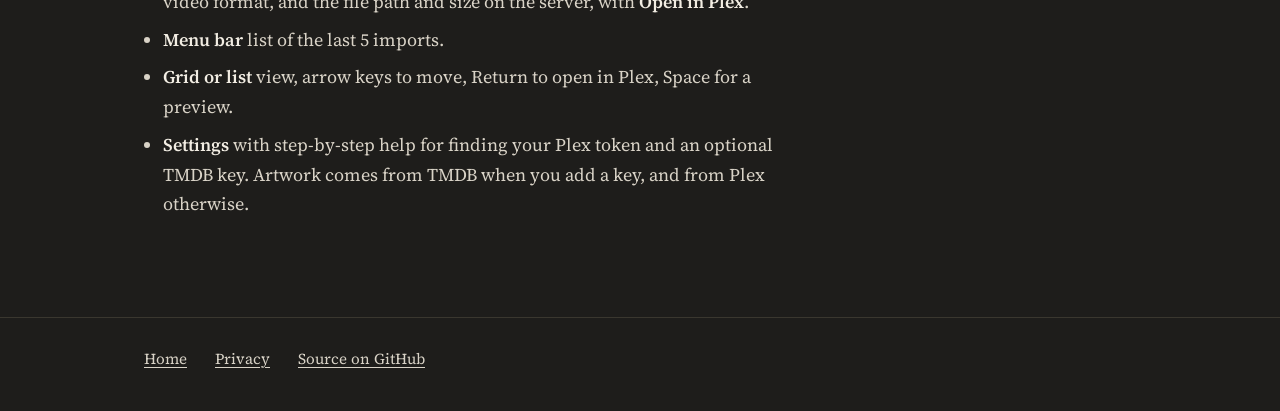
==== commit 901fb42b: "Website: publish 0.1.4 (appcast item, changelog, download link) Co-Authored-By: Claude Opus 5.5 (1M " ====
--- a/website/changelog.html
+++ b/website/changelog.html
@@ -27,6 +27,11 @@
 
     <main class="wrap prose">
         <h1>Changelog</h1>
+        <h2 id="v0-1-4">Curator 0.1.4</h2>
+        <p>See a title's bonus features.</p>
+        <ul>
+            <li><strong>Extras:</strong> the inspector lists a title's trailers, featurettes, behind-the-scenes and deleted scenes, with each one's kind and runtime. While a title is selected the list refreshes every minute, so bonus features you import after the movie appear as Plex picks them up.</li>
+        </ul>
         <h2 id="v0-1-3">Curator 0.1.3</h2>
         <p>See what's playing, and Delete works in playlists again.</p>
         <ul>
